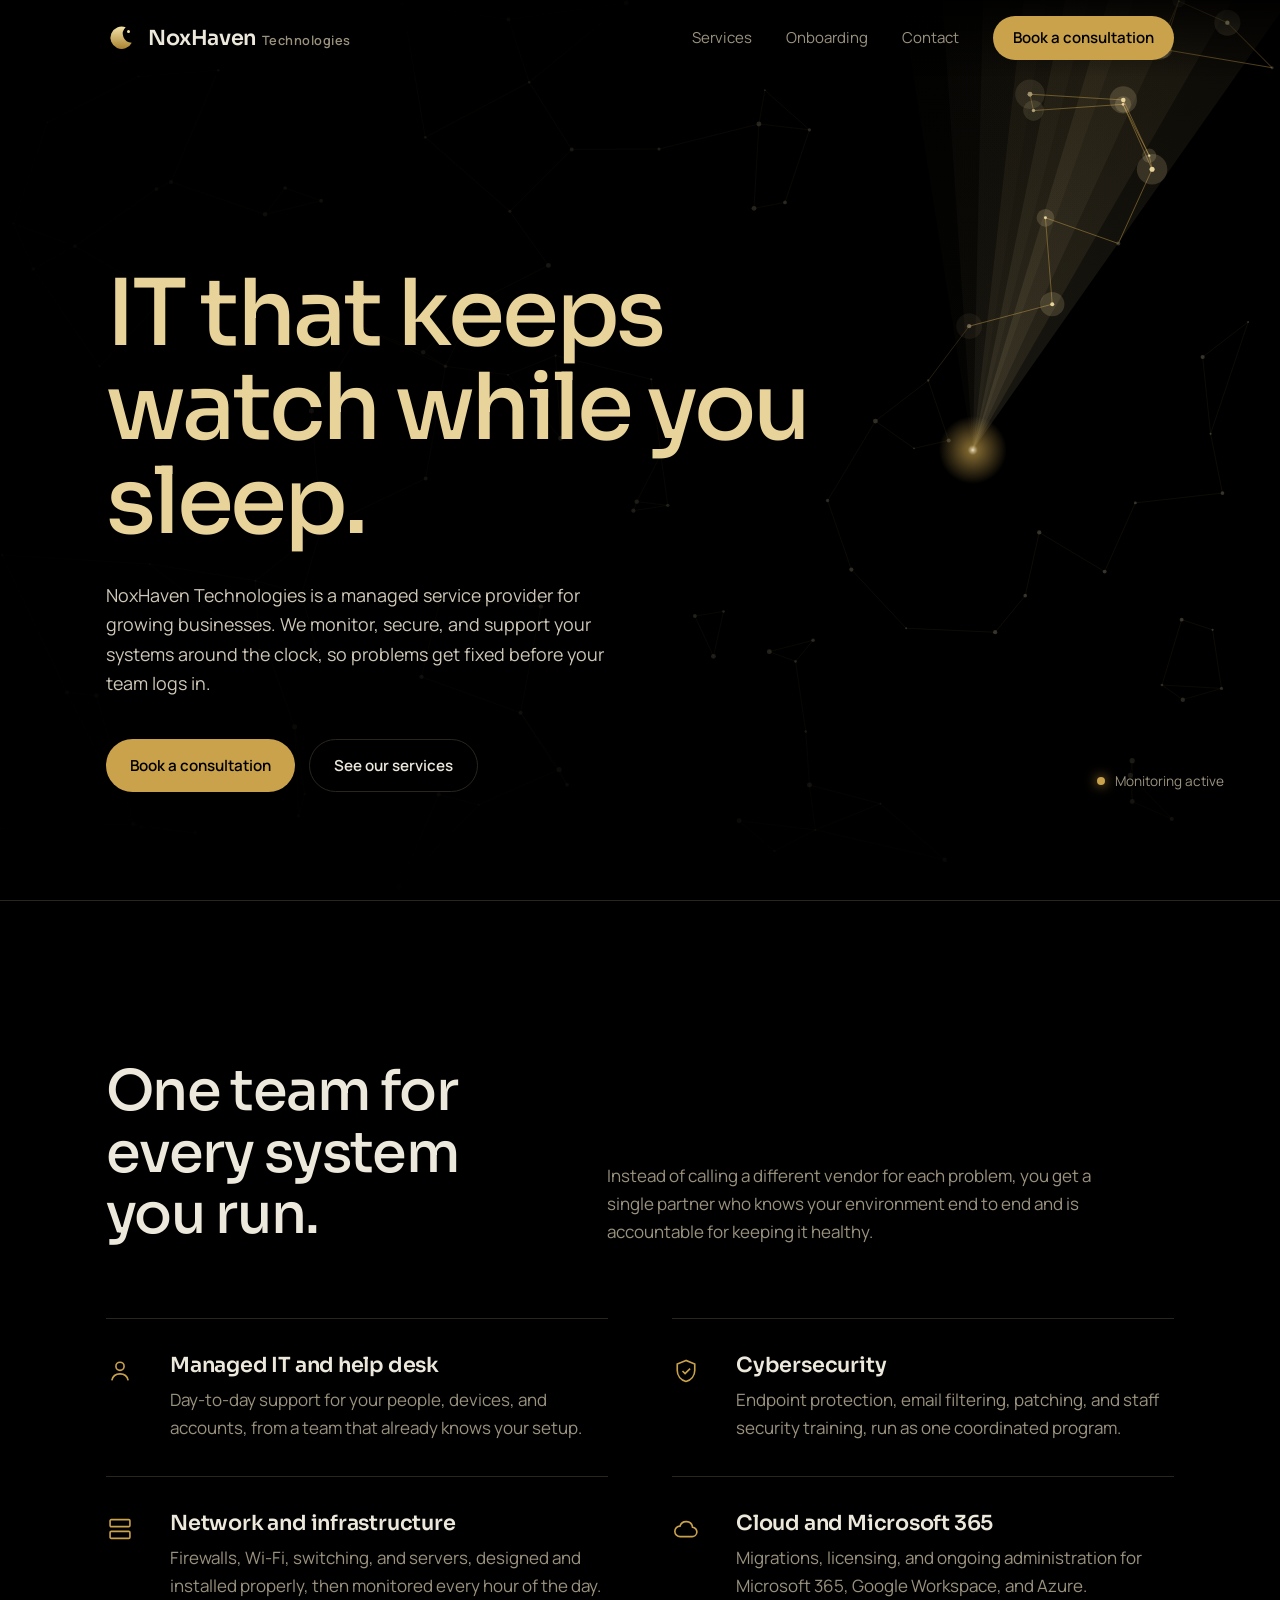
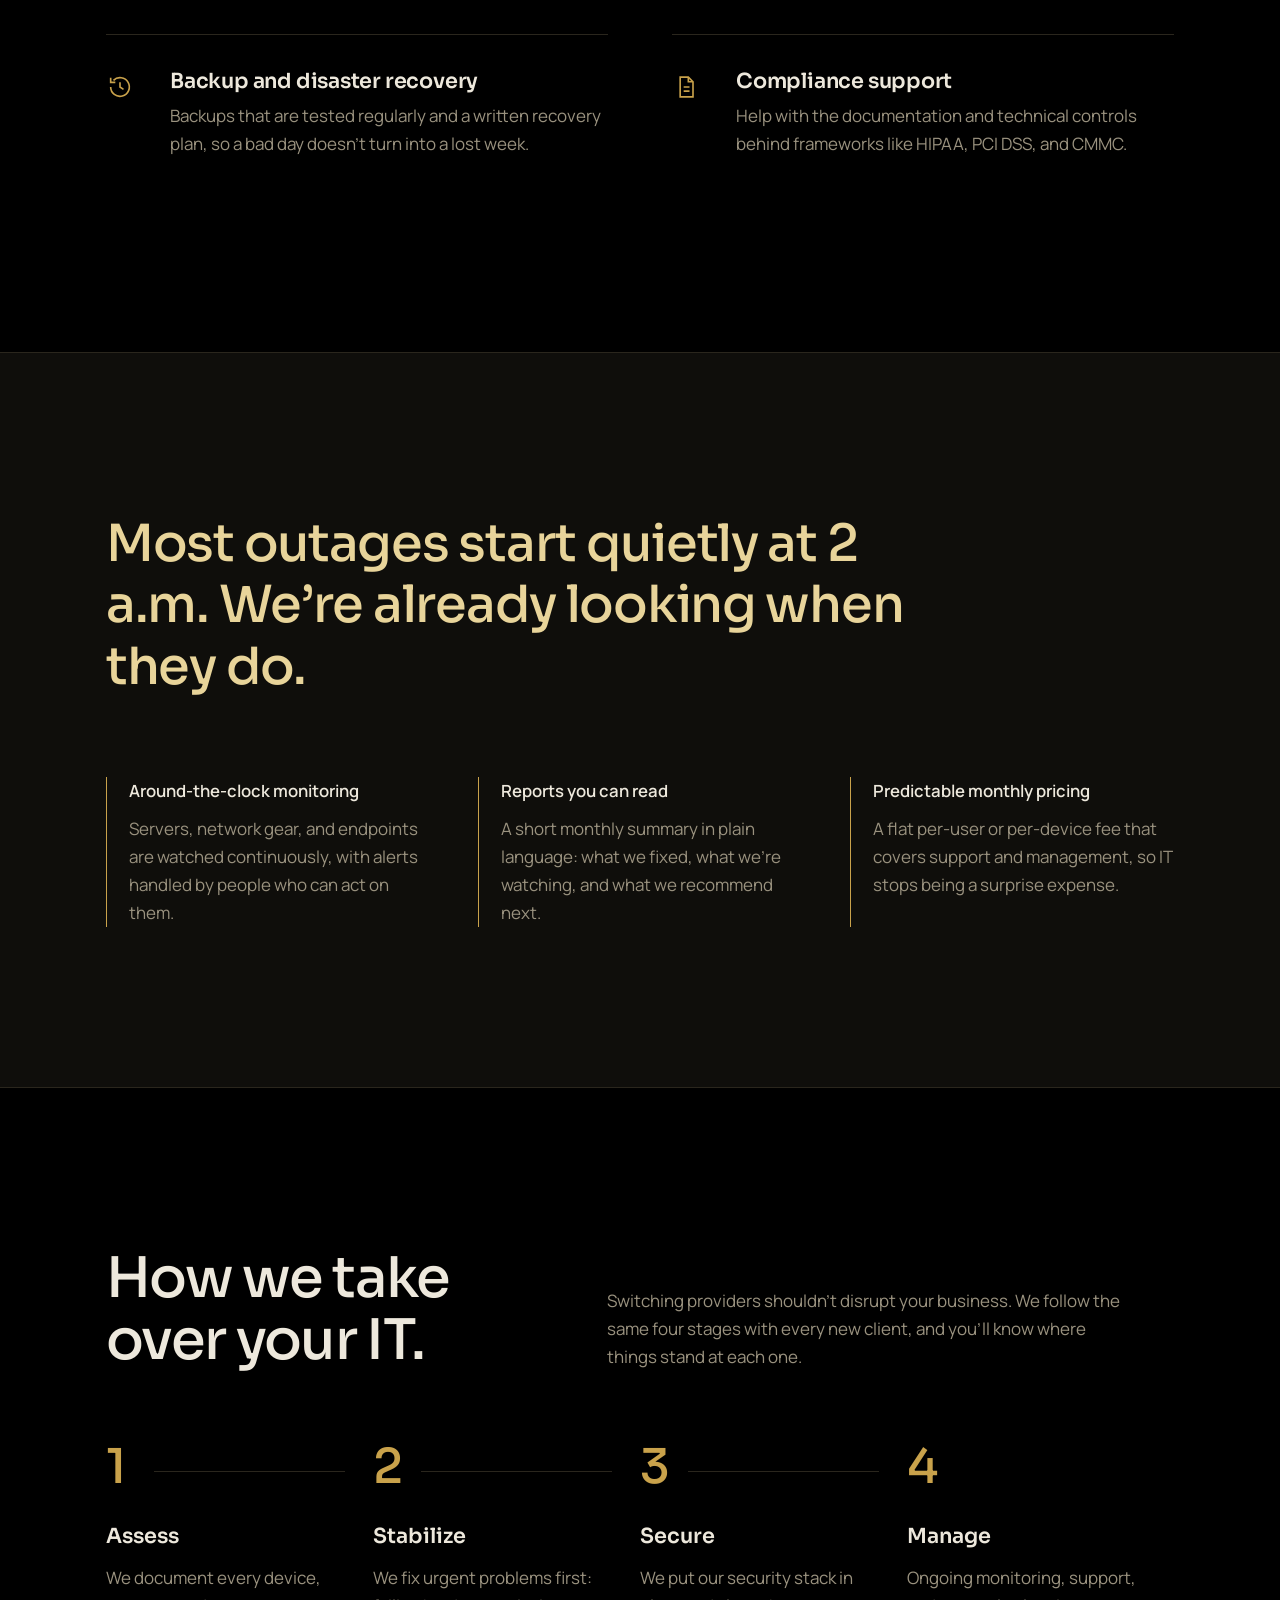
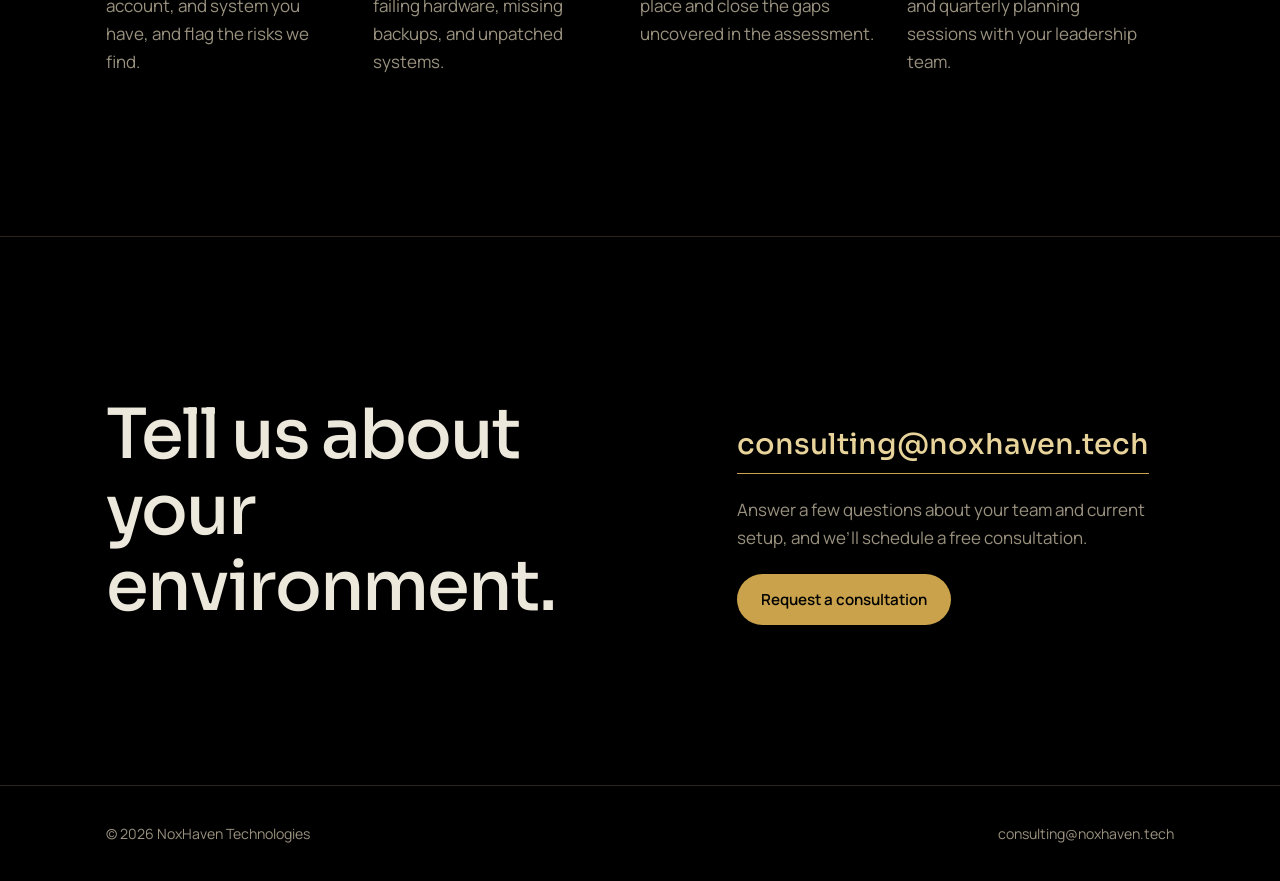
==== index.html @ 6864bd48 "Uploading Temporary Website" ====
<!DOCTYPE html>
<html lang="en">
<head>
<meta charset="utf-8">
<meta name="viewport" content="width=device-width, initial-scale=1, viewport-fit=cover">
<title>NoxHaven Technologies | Managed IT and cybersecurity</title>
<meta name="description" content="NoxHaven Technologies is a managed service provider that monitors, secures, and supports your business systems around the clock.">
<meta name="theme-color" content="#000000">
<meta property="og:title" content="NoxHaven Technologies">
<meta property="og:description" content="Managed IT and cybersecurity that keeps watch while you sleep.">
<meta property="og:url" content="https://noxhaven.tech/">
<link rel="icon" href="favicon.svg" type="image/svg+xml">
<link rel="preconnect" href="https://fonts.googleapis.com">
<link rel="preconnect" href="https://fonts.gstatic.com" crossorigin>
<link href="https://fonts.googleapis.com/css2?family=Sora:wght@400;500;600&family=Manrope:wght@400;500;600&display=swap" rel="stylesheet">
<link rel="stylesheet" href="styles.css">
</head>
<body>

<header class="site-header" id="top">
  <div class="wrap nav">
    <a class="brand" href="index.html" aria-label="NoxHaven Technologies home">
      <svg viewBox="0 0 32 32" aria-hidden="true">
        <defs><linearGradient id="g" x1="0" y1="0" x2="0" y2="1"><stop offset="0" stop-color="#f3e2a8"/><stop offset="1" stop-color="#a9822f"/></linearGradient></defs>
        <path d="M21 4.5A12 12 0 1 0 27.5 21 9.5 9.5 0 0 1 21 4.5Z" fill="url(#g)"/>
        <circle cx="24" cy="9" r="1.6" fill="#f3e2a8"/>
      </svg>
      <span class="brand-name">NoxHaven<span>Technologies</span></span>
    </a>
    <nav class="nav-links" aria-label="Main">
      <a href="#services">Services</a>
      <a href="#onboarding">Onboarding</a>
      <a href="#contact">Contact</a>
      <a class="btn btn-gold" href="consult.html">Book a consultation</a>
    </nav>
  </div>
</header>

<main>
  <section class="hero" aria-labelledby="hero-title">
    <canvas id="watch" aria-hidden="true"></canvas>
    <div class="wrap hero-content">
      <h1 id="hero-title">IT that keeps watch while you sleep.</h1>
      <p>NoxHaven Technologies is a managed service provider for growing businesses. We monitor, secure, and support your systems around the clock, so problems get fixed before your team logs in.</p>
      <div class="hero-actions">
        <a class="btn btn-gold" href="consult.html">Book a consultation</a>
        <a class="btn btn-ghost" href="#services">See our services</a>
      </div>
    </div>
    <div class="status" aria-hidden="true"><i></i> Monitoring active</div>
  </section>

  <section class="block" id="services" aria-labelledby="services-title">
    <div class="wrap">
      <div class="section-head">
        <h2 id="services-title">One team for every system you run.</h2>
        <p>Instead of calling a different vendor for each problem, you get a single partner who knows your environment end to end and is accountable for keeping it healthy.</p>
      </div>
      <div class="services">
        <article class="service">
          <svg viewBox="0 0 24 24" aria-hidden="true"><circle cx="12" cy="8" r="3.5"/><path d="M5 20c.8-3.6 3.6-5.5 7-5.5s6.2 1.9 7 5.5"/></svg>
          <div><h3>Managed IT and help desk</h3><p>Day-to-day support for your people, devices, and accounts, from a team that already knows your setup.</p></div>
        </article>
        <article class="service">
          <svg viewBox="0 0 24 24" aria-hidden="true"><path d="M12 3 4.5 6v5.5c0 4.6 3.1 8.2 7.5 9.5 4.4-1.3 7.5-4.9 7.5-9.5V6L12 3Z"/><path d="m9 12 2.2 2.2L15.5 10"/></svg>
          <div><h3>Cybersecurity</h3><p>Endpoint protection, email filtering, patching, and staff security training, run as one coordinated program.</p></div>
        </article>
        <article class="service">
          <svg viewBox="0 0 24 24" aria-hidden="true"><rect x="3.5" y="4" width="17" height="6" rx="1"/><rect x="3.5" y="14" width="17" height="6" rx="1"/><path d="M7 7h.01M7 17h.01"/></svg>
          <div><h3>Network and infrastructure</h3><p>Firewalls, Wi-Fi, switching, and servers, designed and installed properly, then monitored every hour of the day.</p></div>
        </article>
        <article class="service">
          <svg viewBox="0 0 24 24" aria-hidden="true"><path d="M7 18.5h10a4 4 0 0 0 .6-8 5.5 5.5 0 0 0-10.7-1A4.5 4.5 0 0 0 7 18.5Z"/></svg>
          <div><h3>Cloud and Microsoft 365</h3><p>Migrations, licensing, and ongoing administration for Microsoft 365, Google Workspace, and Azure.</p></div>
        </article>
        <article class="service">
          <svg viewBox="0 0 24 24" aria-hidden="true"><path d="M4 12a8 8 0 1 0 2.4-5.7"/><path d="M4 4v4h4"/><path d="M12 8v4l3 2"/></svg>
          <div><h3>Backup and disaster recovery</h3><p>Backups that are tested regularly and a written recovery plan, so a bad day doesn’t turn into a lost week.</p></div>
        </article>
        <article class="service">
          <svg viewBox="0 0 24 24" aria-hidden="true"><path d="M7 3.5h7l4 4v13H7z"/><path d="M14 3.5v4h4M10 12h5M10 15.5h5"/></svg>
          <div><h3>Compliance support</h3><p>Help with the documentation and technical controls behind frameworks like HIPAA, PCI DSS, and CMMC.</p></div>
        </article>
      </div>
    </div>
  </section>

  <section class="block watch-statement" aria-labelledby="watch-title">
    <div class="wrap">
      <h2 id="watch-title" class="visually-hidden" style="position:absolute;width:1px;height:1px;overflow:hidden;clip:rect(0 0 0 0)">Why NoxHaven</h2>
      <blockquote>Most outages start quietly at 2 a.m. We’re already looking when they do.</blockquote>
      <div class="commitments">
        <div><h3>Around-the-clock monitoring</h3><p>Servers, network gear, and endpoints are watched continuously, with alerts handled by people who can act on them.</p></div>
        <div><h3>Reports you can read</h3><p>A short monthly summary in plain language: what we fixed, what we’re watching, and what we recommend next.</p></div>
        <div><h3>Predictable monthly pricing</h3><p>A flat per-user or per-device fee that covers support and management, so IT stops being a surprise expense.</p></div>
      </div>
    </div>
  </section>

  <section class="block" id="onboarding" aria-labelledby="onboarding-title">
    <div class="wrap">
      <div class="section-head">
        <h2 id="onboarding-title">How we take over your IT.</h2>
        <p>Switching providers shouldn’t disrupt your business. We follow the same four stages with every new client, and you’ll know where things stand at each one.</p>
      </div>
      <ol class="steps">
        <li><h3>Assess</h3><p>We document every device, account, and system you have, and flag the risks we find.</p></li>
        <li><h3>Stabilize</h3><p>We fix urgent problems first: failing hardware, missing backups, and unpatched systems.</p></li>
        <li><h3>Secure</h3><p>We put our security stack in place and close the gaps uncovered in the assessment.</p></li>
        <li><h3>Manage</h3><p>Ongoing monitoring, support, and quarterly planning sessions with your leadership team.</p></li>
      </ol>
    </div>
  </section>

  <section class="block contact" id="contact" aria-labelledby="contact-title">
    <div class="wrap contact-inner">
      <h2 id="contact-title">Tell us about your environment.</h2>
      <div class="contact-details">
        <a class="mail" href="mailto:consulting@noxhaven.tech">consulting@noxhaven.tech</a>
        <p>Answer a few questions about your team and current setup, and we’ll schedule a free consultation.</p>
        <a class="btn btn-gold" href="consult.html" style="justify-self:start">Request a consultation</a>
      </div>
    </div>
  </section>
</main>

<footer>
  <div class="wrap">
    <span>© <span id="year">2026</span> NoxHaven Technologies</span>
    <a href="mailto:consulting@noxhaven.tech">consulting@noxhaven.tech</a>
  </div>
</footer>

<script>
(() => {
  document.getElementById('year').textContent = new Date().getFullYear();

  const header = document.querySelector('.site-header');
  const onScroll = () => header.classList.toggle('scrolled', window.scrollY > 40);
  onScroll();
  window.addEventListener('scroll', onScroll, { passive: true });

  // Hero: a field of network nodes, lit in turn by a sweeping gold beam.
  const canvas = document.getElementById('watch');
  const ctx = canvas.getContext('2d');
  const reduce = window.matchMedia('(prefers-reduced-motion: reduce)').matches;
  let w, h, dpr, nodes = [], edges = [], origin, radius, beam = -Math.PI / 2, last = 0;
  const BEAM_WIDTH = 0.32;

  let seed = 7;
  const rand = () => (seed = (seed * 16807) % 2147483647) / 2147483647;

  function build() {
    dpr = Math.min(window.devicePixelRatio || 1, 2);
    w = canvas.clientWidth; h = canvas.clientHeight;
    canvas.width = w * dpr; canvas.height = h * dpr;
    ctx.setTransform(dpr, 0, 0, dpr, 0, 0);
    const mobile = w < 900;
    origin = mobile ? { x: w * 0.72, y: h * 0.3 } : { x: w * 0.76, y: h * 0.5 };
    radius = Math.hypot(w, h);
    seed = 7;
    const count = Math.min(150, Math.round((w * h) / 9500));
    nodes = Array.from({ length: count }, () => {
      const x = rand() * w, y = rand() * h;
      return { x, y, r: 0.8 + rand() * 1.8, glow: 0, angle: Math.atan2(y - origin.y, x - origin.x) };
    });
    edges = [];
    nodes.forEach((n, i) => {
      const near = nodes
        .map((m, j) => ({ j, d: (m.x - n.x) ** 2 + (m.y - n.y) ** 2 }))
        .filter(o => o.j !== i)
        .sort((a, b) => a.d - b.d)
        .slice(0, 2);
      near.forEach(o => { if (o.j > i || !edges.some(e => e[0] === o.j && e[1] === i)) edges.push([i, o.j]); });
    });
  }

  const diff = (a, b) => Math.atan2(Math.sin(a - b), Math.cos(a - b));

  function draw(dt) {
    ctx.clearRect(0, 0, w, h);

    // Beam with a fading trail
    for (let k = 0; k < 6; k++) {
      const a = beam - k * 0.09;
      const g = ctx.createRadialGradient(origin.x, origin.y, 0, origin.x, origin.y, radius * 0.7);
      const alpha = 0.11 * (1 - k / 6);
      g.addColorStop(0, `rgba(232, 212, 154, ${alpha})`);
      g.addColorStop(1, 'rgba(201, 162, 75, 0)');
      ctx.fillStyle = g;
      ctx.beginPath();
      ctx.moveTo(origin.x, origin.y);
      ctx.arc(origin.x, origin.y, radius, a - BEAM_WIDTH / 2, a + BEAM_WIDTH / 2);
      ctx.closePath();
      ctx.fill();
    }

    // Light nodes the beam touches, then let them fade
    const decay = Math.pow(0.35, dt / 1000);
    nodes.forEach(n => {
      if (Math.abs(diff(n.angle, beam)) < BEAM_WIDTH / 2) n.glow = 1;
      else n.glow *= decay;
    });

    ctx.lineWidth = 1;
    edges.forEach(([i, j]) => {
      const a = nodes[i], b = nodes[j];
      const gl = Math.max(a.glow, b.glow);
      ctx.strokeStyle = `rgba(201, 162, 75, ${0.07 + gl * 0.38})`;
      ctx.beginPath(); ctx.moveTo(a.x, a.y); ctx.lineTo(b.x, b.y); ctx.stroke();
    });

    nodes.forEach(n => {
      if (n.glow > 0.05) {
        ctx.fillStyle = `rgba(232, 212, 154, ${n.glow * 0.18})`;
        ctx.beginPath(); ctx.arc(n.x, n.y, n.r * 6, 0, Math.PI * 2); ctx.fill();
      }
      ctx.fillStyle = `rgba(${Math.round(120 + 112 * n.glow)}, ${Math.round(110 + 102 * n.glow)}, ${Math.round(90 + 64 * n.glow)}, ${0.45 + n.glow * 0.55})`;
      ctx.beginPath(); ctx.arc(n.x, n.y, n.r, 0, Math.PI * 2); ctx.fill();
    });

    // The haven: the watch point at the beam's origin
    const core = ctx.createRadialGradient(origin.x, origin.y, 0, origin.x, origin.y, 34);
    core.addColorStop(0, 'rgba(246, 236, 208, 0.95)');
    core.addColorStop(0.15, 'rgba(201, 162, 75, 0.6)');
    core.addColorStop(1, 'rgba(201, 162, 75, 0)');
    ctx.fillStyle = core;
    ctx.beginPath(); ctx.arc(origin.x, origin.y, 34, 0, Math.PI * 2); ctx.fill();
  }

  function frame(t) {
    const dt = last ? Math.min(t - last, 50) : 16;
    last = t;
    beam += dt * 0.00032; // about 20 seconds per sweep
    draw(dt);
    raf = requestAnimationFrame(frame);
  }

  function staticRender() {
    nodes.forEach(n => { const d = Math.abs(diff(n.angle, beam)); n.glow = d < 1.2 ? 1 - d / 1.2 : 0; });
    draw(0);
  }

  let raf;
  build();
  if (reduce) staticRender(); else raf = requestAnimationFrame(frame);

  // Pause when the hero is off screen
  if (!reduce && 'IntersectionObserver' in window) {
    new IntersectionObserver(([e]) => {
      if (e.isIntersecting && !raf) { last = 0; raf = requestAnimationFrame(frame); }
      else if (!e.isIntersecting && raf) { cancelAnimationFrame(raf); raf = null; }
    }).observe(canvas);
  }

  let resizeTimer;
  window.addEventListener('resize', () => {
    clearTimeout(resizeTimer);
    resizeTimer = setTimeout(() => { build(); if (reduce) staticRender(); }, 150);
  });
})();
</script>
</body>
</html>
---- styles.css ----
:root {
  color-scheme: dark;
  --black: #000000;
  --coal: #0f0e0b;
  --line: #2a261d;
  --gold: #c9a24b;
  --gold-pale: #e8d49a;
  --text: #ede8dc;
  --muted: #9a927f;
  --serif: "Sora", system-ui, -apple-system, "Segoe UI", sans-serif;
  --sans: "Manrope", system-ui, -apple-system, "Segoe UI", sans-serif;
  --wrap: 1180px;
  --pad: clamp(20px, 5vw, 56px);
}
*, *::before, *::after { box-sizing: border-box; }
html { scroll-behavior: smooth; scroll-padding-top: 88px; }
body {
  margin: 0;
  background: var(--black);
  color: var(--text);
  font-family: var(--sans);
  font-size: 17px;
  line-height: 1.65;
  -webkit-font-smoothing: antialiased;
}
a { color: inherit; }
img, svg { max-width: 100%; }
:focus-visible { outline: 2px solid var(--gold); outline-offset: 3px; border-radius: 2px; }
.wrap { max-width: var(--wrap); margin: 0 auto; padding: 0 var(--pad); }

/* Header */
.site-header {
  position: fixed; inset: 0 0 auto; z-index: 20;
  padding-top: env(safe-area-inset-top, 0px);
  background: linear-gradient(to bottom, rgba(0,0,0,.85), rgba(0,0,0,0));
}
.site-header.scrolled { background: rgba(0,0,0,.82); backdrop-filter: blur(12px); -webkit-backdrop-filter: blur(12px); border-bottom: 1px solid var(--line); }
.nav { display: flex; align-items: center; justify-content: space-between; height: 76px; }
.brand { display: flex; align-items: center; gap: 12px; text-decoration: none; }
.brand svg { width: 30px; height: 30px; }
.brand-name { font-family: var(--serif); font-weight: 600; font-size: 1.3rem; letter-spacing: -.02em; }
.brand-name span { color: var(--muted); font-family: var(--sans); font-size: .8rem; margin-left: 6px; letter-spacing: .04em; }
.nav-links { display: flex; align-items: center; gap: 34px; }
.nav-links a { text-decoration: none; font-size: .94rem; color: var(--muted); transition: color .2s; }
.nav-links a:hover { color: var(--text); }

.btn {
  display: inline-flex; align-items: center; justify-content: center;
  padding: 13px 24px; border-radius: 999px;
  font-family: var(--sans); font-weight: 600; font-size: .95rem;
  text-decoration: none; transition: background .2s, color .2s, border-color .2s;
}
.btn-gold { background: var(--gold); color: var(--black); }
.btn-gold:hover { background: var(--gold-pale); }
.btn-ghost { border: 1px solid var(--line); color: var(--text); }
.btn-ghost:hover { border-color: var(--gold); }
.nav-links .btn-gold { color: var(--black); padding: 10px 20px; }
.nav-links .btn-gold:hover { color: var(--black); }

/* Hero */
.hero { position: relative; min-height: 100svh; display: flex; align-items: flex-end; overflow: hidden; }
#watch { position: absolute; inset: 0; width: 100%; height: 100%; display: block; }
.hero::after {
  content: ""; position: absolute; inset: 0; pointer-events: none;
  background:
    linear-gradient(90deg, rgba(0,0,0,.92) 0%, rgba(0,0,0,.55) 45%, rgba(0,0,0,0) 75%),
    linear-gradient(0deg, var(--black) 0%, rgba(0,0,0,0) 30%);
}
.hero-content { position: relative; z-index: 2; width: 100%; padding-bottom: clamp(64px, 12vh, 130px); padding-top: 140px; }
.hero h1 {
  font-family: var(--serif); font-weight: 400;
  font-weight: 500;
  font-size: clamp(2.8rem, 7.2vw, 6.4rem);
  line-height: 1.02; letter-spacing: -.035em;
  margin: 0 0 32px; max-width: 12ch;
  color: var(--gold-pale);
}
.hero p { max-width: 46ch; color: #cfc8b8; font-size: 1.12rem; margin: 0 0 40px; }
.hero-actions { display: flex; flex-wrap: wrap; gap: 14px; }
.status {
  position: absolute; z-index: 2; right: var(--pad); bottom: clamp(64px, 12vh, 130px);
  display: flex; align-items: center; gap: 10px; color: var(--muted); font-size: .85rem;
}
.status i { width: 8px; height: 8px; border-radius: 50%; background: var(--gold); box-shadow: 0 0 12px var(--gold); animation: pulse 2.4s ease-in-out infinite; }
@keyframes pulse { 50% { opacity: .35; } }

/* Sections */
section.block { padding: clamp(88px, 13vw, 160px) 0; border-top: 1px solid var(--line); }
.section-head { display: grid; grid-template-columns: 1fr 1.25fr; gap: 48px; margin-bottom: 72px; align-items: end; }
h2 {
  font-family: var(--serif); font-weight: 400;
  font-weight: 500;
  font-size: clamp(2.1rem, 4.4vw, 3.5rem); line-height: 1.1; letter-spacing: -.03em;
  margin: 0;
}
.section-head p { color: var(--muted); margin: 0; max-width: 52ch; }

/* Services */
.services { display: grid; grid-template-columns: repeat(2, 1fr); column-gap: 64px; }
.service { padding: 34px 0; border-top: 1px solid var(--line); display: grid; grid-template-columns: 44px 1fr; gap: 20px; }
.service svg { width: 28px; height: 28px; stroke: var(--gold); fill: none; stroke-width: 1.4; margin-top: 4px; }
.service h3 { font-family: var(--serif); font-weight: 600; font-size: 1.3rem; letter-spacing: -.01em; margin: 0 0 8px; line-height: 1.2; }
.service p { margin: 0; color: var(--muted); max-width: 44ch; }

/* Night watch statement */
.watch-statement { background: var(--coal); }
.watch-statement blockquote {
  margin: 0 0 80px; font-family: var(--serif); font-weight: 500; letter-spacing: -.025em;
  font-size: clamp(1.9rem, 4.2vw, 3.2rem); line-height: 1.2; max-width: 22ch; color: var(--gold-pale);
}
.commitments { display: grid; grid-template-columns: repeat(3, 1fr); gap: 48px; }
.commitments h3 { font-size: 1.05rem; font-weight: 600; margin: 0 0 10px; color: var(--text); }
.commitments p { margin: 0; color: var(--muted); }
.commitments div { border-left: 1px solid var(--gold); padding-left: 22px; }

/* Onboarding */
.steps { list-style: none; margin: 0; padding: 0; counter-reset: step; display: grid; grid-template-columns: repeat(4, 1fr); gap: 0; position: relative; }
.steps li { counter-increment: step; padding: 0 28px 0 0; position: relative; }
.steps li::before {
  content: counter(step); display: block;
  font-family: var(--serif); font-weight: 500; font-size: 3rem; line-height: 1; color: var(--gold); margin-bottom: 28px;
}
.steps li::after { content: ""; position: absolute; top: 1.7rem; left: 3rem; right: 28px; height: 1px; background: var(--line); }
.steps li:last-child::after { display: none; }
.steps h3 { font-family: var(--serif); font-weight: 600; font-size: 1.3rem; margin: 0 0 10px; }
.steps p { color: var(--muted); margin: 0; }

/* Contact */
.contact { text-align: left; }
.contact-inner { display: grid; grid-template-columns: 1.3fr 1fr; gap: 64px; align-items: end; }
.contact h2 { font-size: clamp(2.4rem, 5.4vw, 4.4rem); max-width: 14ch; }
.contact-details { display: grid; gap: 22px; }
.contact-details a.mail { font-family: var(--serif); font-weight: 500; font-size: clamp(1.3rem, 2.4vw, 1.8rem); color: var(--gold-pale); text-decoration: none; border-bottom: 1px solid var(--gold); padding-bottom: 4px; justify-self: start; }
.contact-details a.mail:hover { color: var(--gold); }
.contact-details p { margin: 0; color: var(--muted); }

footer { border-top: 1px solid var(--line); padding: 36px 0 calc(36px + env(safe-area-inset-bottom, 0px)); color: var(--muted); font-size: .88rem; }
footer .wrap { display: flex; flex-wrap: wrap; justify-content: space-between; gap: 16px; }
footer a { text-decoration: none; }
footer a:hover { color: var(--text); }

/* Responsive */
@media (max-width: 900px) {
  .nav-links a:not(.btn) { display: none; }
  .section-head, .contact-inner { grid-template-columns: 1fr; gap: 20px; }
  .services { grid-template-columns: 1fr; }
  .commitments { grid-template-columns: 1fr; gap: 32px; }
  .steps { grid-template-columns: 1fr 1fr; row-gap: 56px; }
  .steps li::after { display: none; }
  .status { display: none; }
  .hero::after { background: linear-gradient(0deg, rgba(0,0,0,.95) 10%, rgba(0,0,0,.5) 60%, rgba(0,0,0,.2) 100%); }
}
@media (max-width: 560px) {
  .steps { grid-template-columns: 1fr; }
  .brand-name span { display: none; }
  .nav-links .btn-gold { padding: 9px 16px; font-size: .88rem; }
}
@media (prefers-reduced-motion: reduce) {
  html { scroll-behavior: auto; }
  .status i { animation: none; }
}
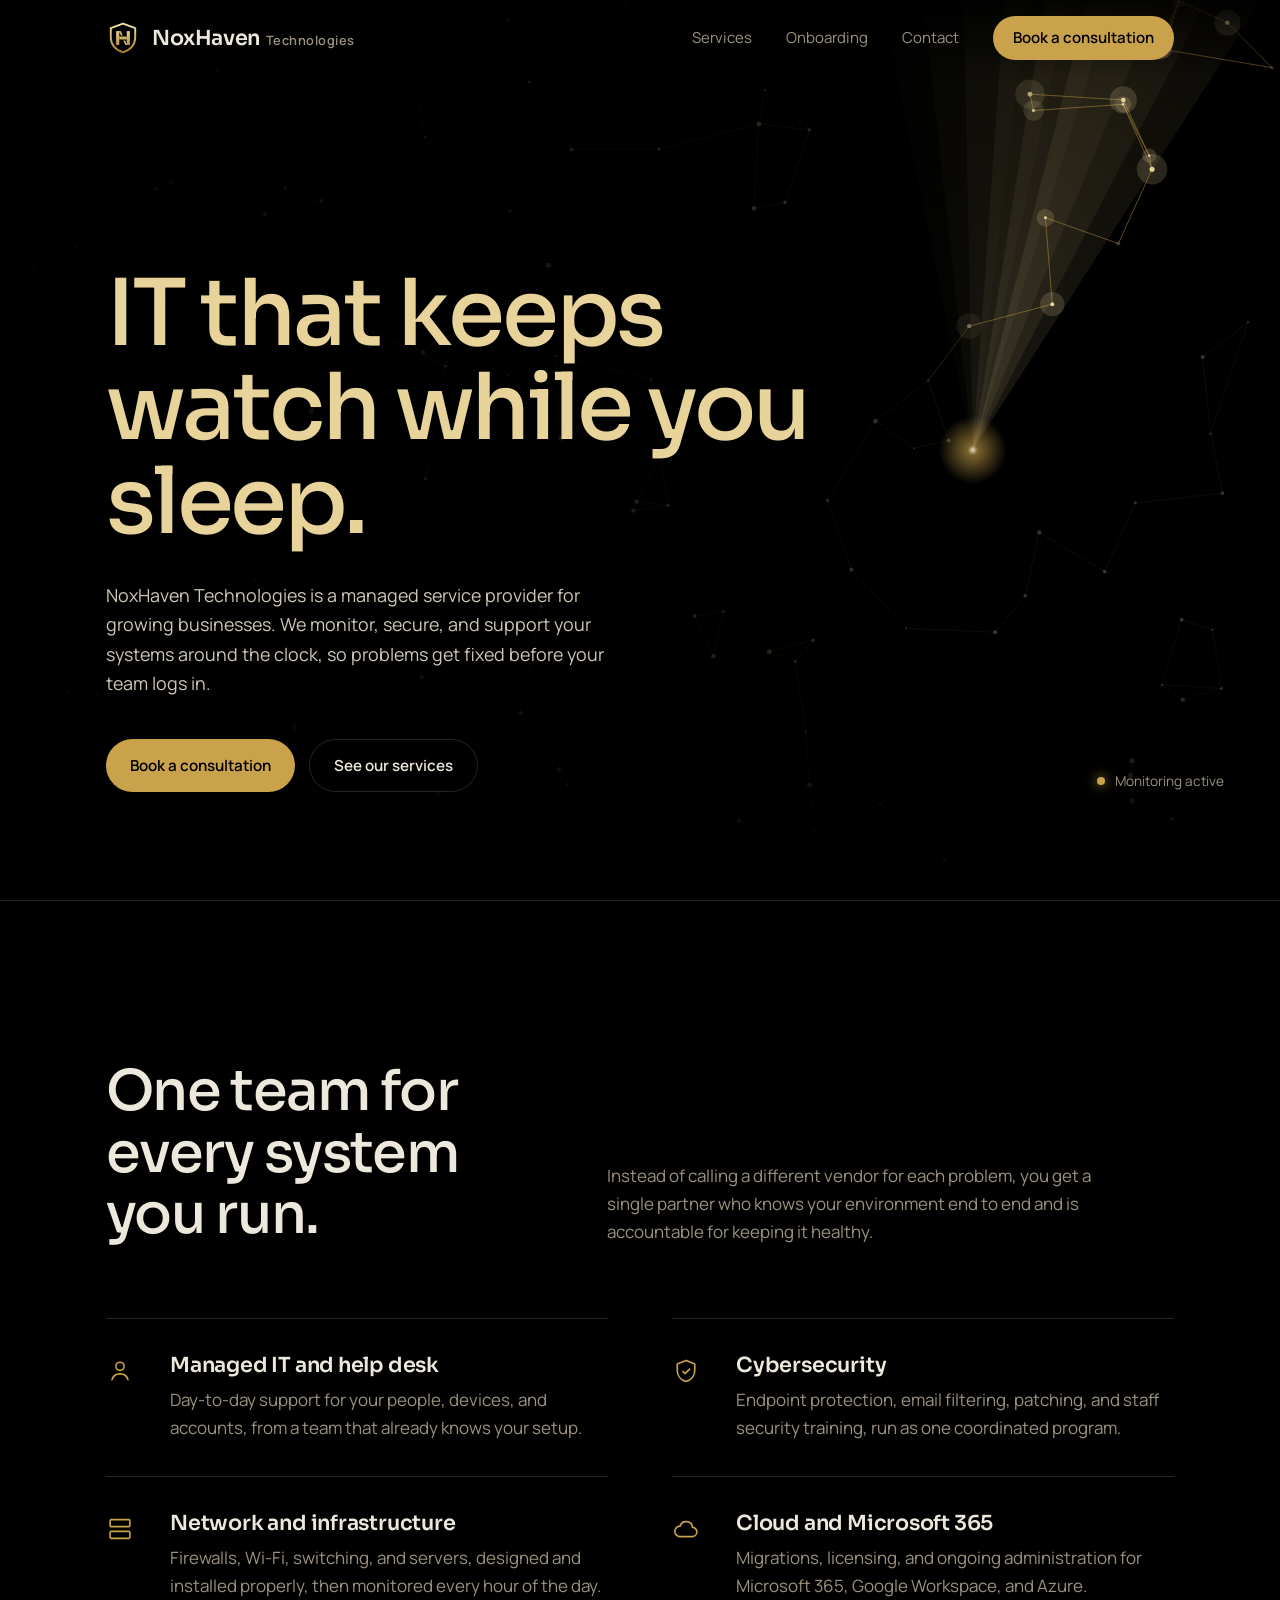
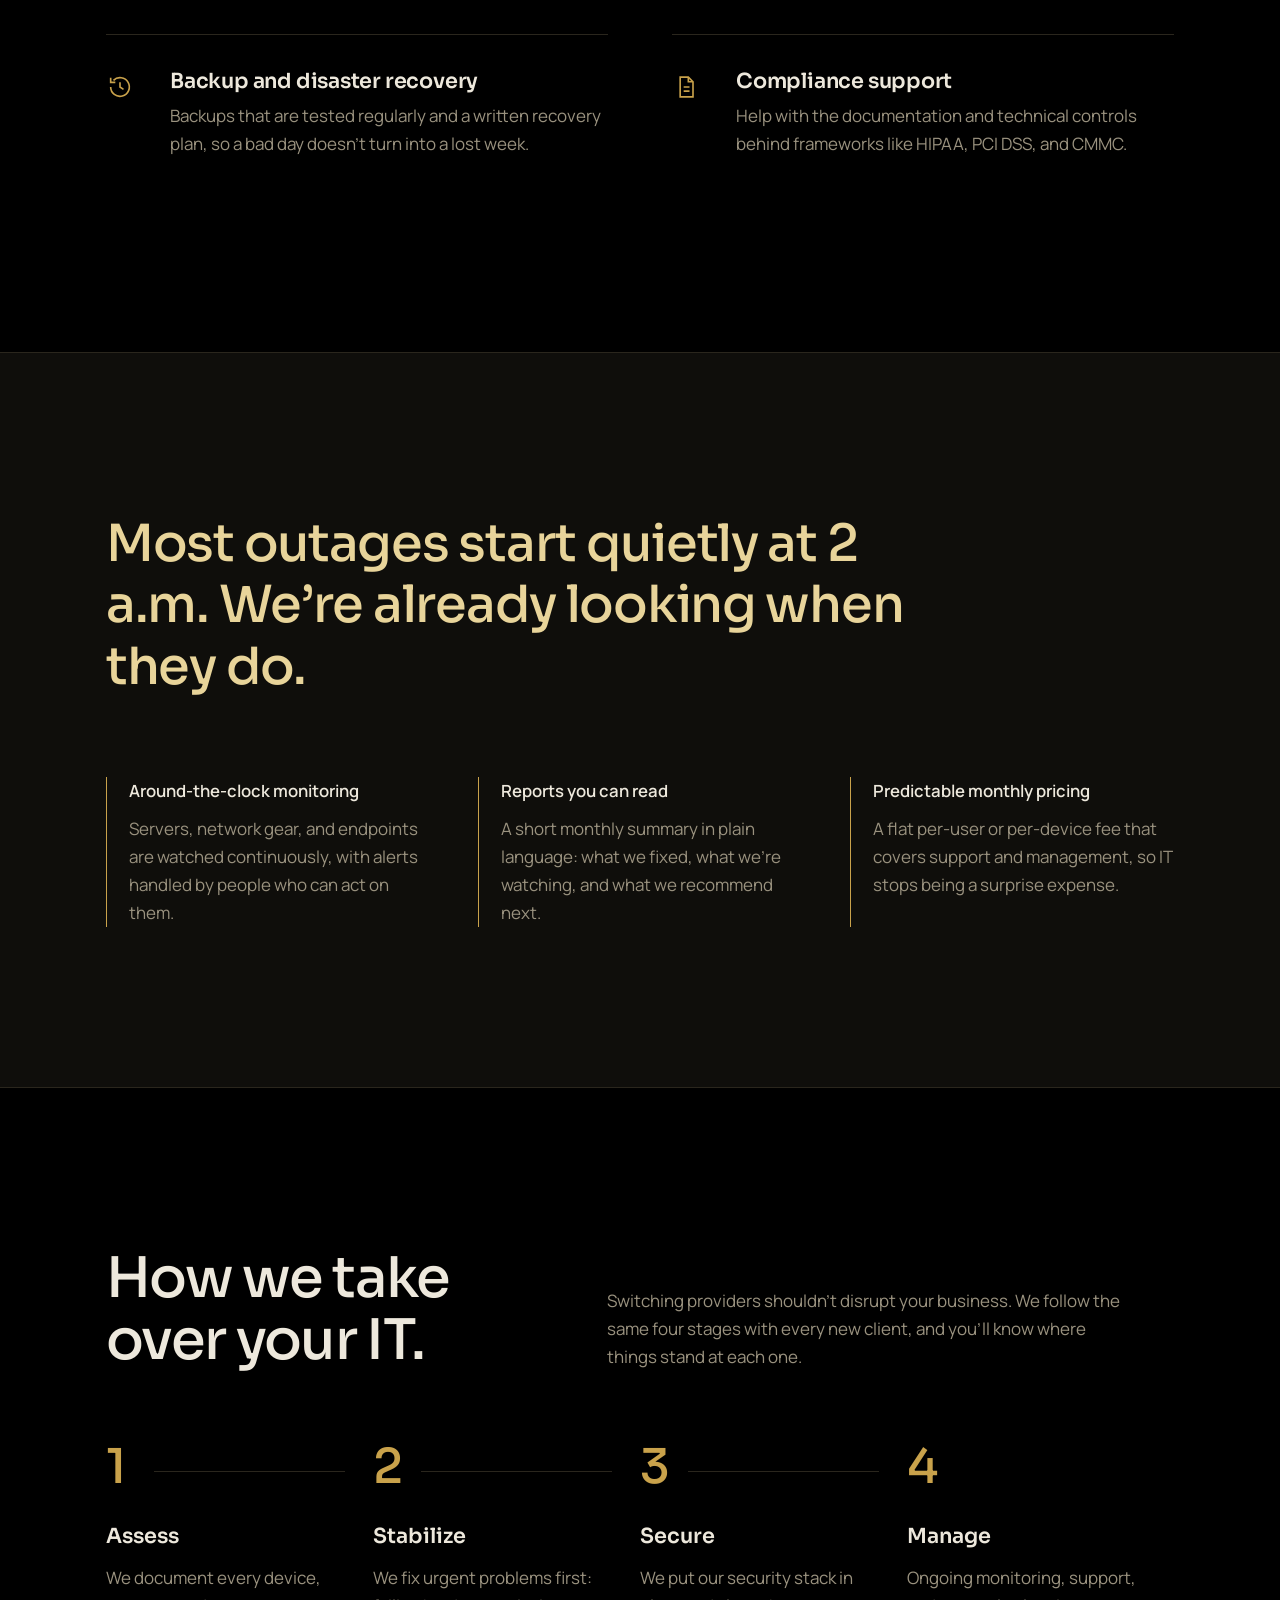
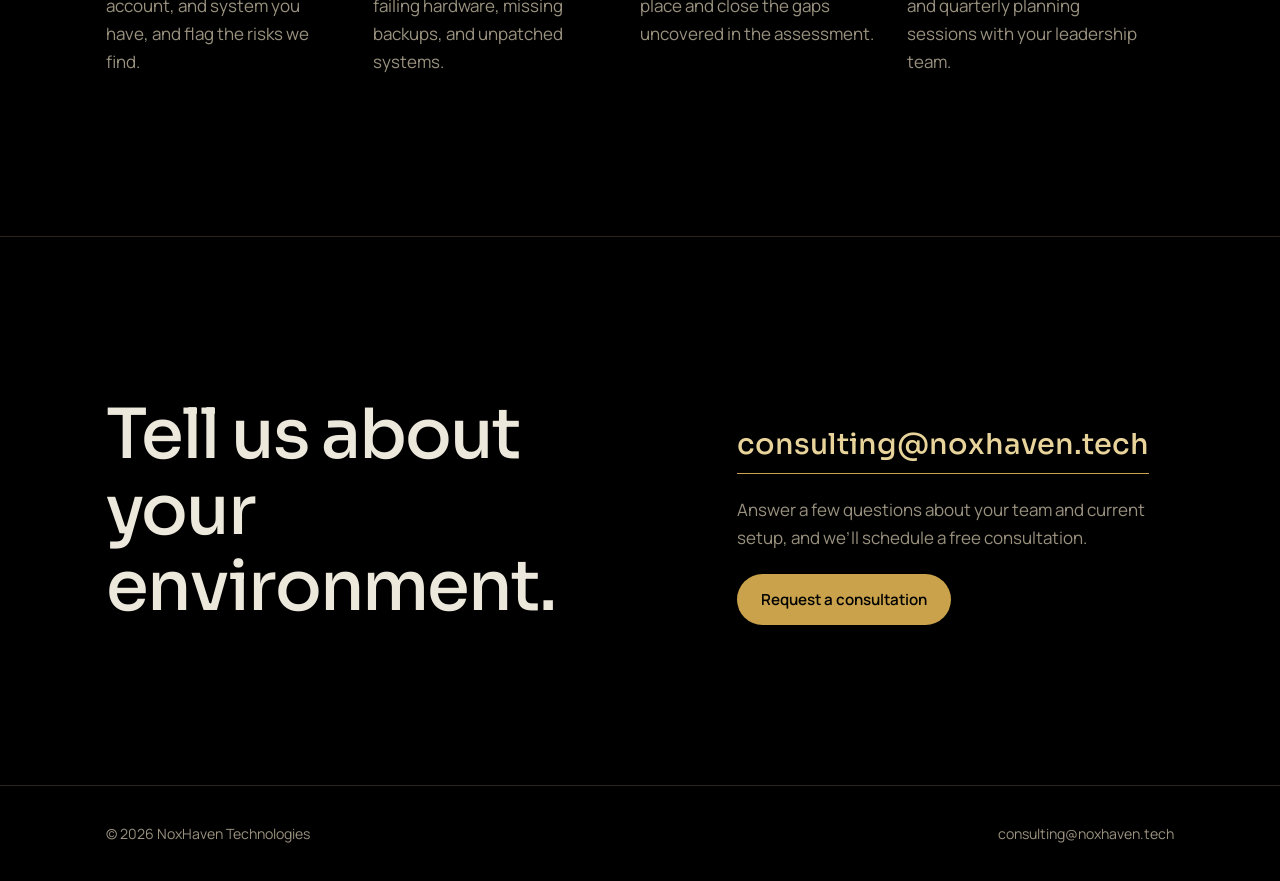
==== commit 40754333: "Add files via upload" ====
--- a/index.html
+++ b/index.html
@@ -21,9 +21,15 @@
   <div class="wrap nav">
     <a class="brand" href="index.html" aria-label="NoxHaven Technologies home">
       <svg viewBox="0 0 32 32" aria-hidden="true">
-        <defs><linearGradient id="g" x1="0" y1="0" x2="0" y2="1"><stop offset="0" stop-color="#f3e2a8"/><stop offset="1" stop-color="#a9822f"/></linearGradient></defs>
-        <path d="M21 4.5A12 12 0 1 0 27.5 21 9.5 9.5 0 0 1 21 4.5Z" fill="url(#g)"/>
-        <circle cx="24" cy="9" r="1.6" fill="#f3e2a8"/>
+        <defs>
+          <linearGradient id="nh-gold" gradientUnits="userSpaceOnUse" x1="0" y1="3" x2="0" y2="29"><stop offset="0" stop-color="#f3e2a8"/><stop offset="1" stop-color="#a9822f"/></linearGradient>
+          <mask id="nh-cut" maskUnits="userSpaceOnUse" x="0" y="0" width="32" height="32"><rect width="32" height="32" fill="#fff"/><rect x="0" y="13.6" width="32" height="4.8" fill="#000"/></mask>
+        </defs>
+        <path d="M16 2.5 27.5 6.8V15.2C27.5 22.2 22.6 27.1 16 29.5 9.4 27.1 4.5 22.2 4.5 15.2V6.8Z" fill="none" stroke="url(#nh-gold)" stroke-width="1.8" stroke-linejoin="round"/>
+        <polygon points="12,9.5 13.8,9.5 20,22.5 18.2,22.5" fill="#e8d49a" opacity="0.85" mask="url(#nh-cut)"/>
+        <rect x="9.5" y="9.5" width="3" height="13" fill="url(#nh-gold)"/>
+        <rect x="19.5" y="9.5" width="3" height="13" fill="url(#nh-gold)"/>
+        <rect x="12.5" y="14.6" width="7" height="2.8" fill="url(#nh-gold)"/>
       </svg>
       <span class="brand-name">NoxHaven<span>Technologies</span></span>
     </a>
--- a/styles.css
+++ b/styles.css
@@ -37,7 +37,7 @@
 .site-header.scrolled { background: rgba(0,0,0,.82); backdrop-filter: blur(12px); -webkit-backdrop-filter: blur(12px); border-bottom: 1px solid var(--line); }
 .nav { display: flex; align-items: center; justify-content: space-between; height: 76px; }
 .brand { display: flex; align-items: center; gap: 12px; text-decoration: none; }
-.brand svg { width: 30px; height: 30px; }
+.brand svg { width: 34px; height: 34px; }
 .brand-name { font-family: var(--serif); font-weight: 600; font-size: 1.3rem; letter-spacing: -.02em; }
 .brand-name span { color: var(--muted); font-family: var(--sans); font-size: .8rem; margin-left: 6px; letter-spacing: .04em; }
 .nav-links { display: flex; align-items: center; gap: 34px; }
